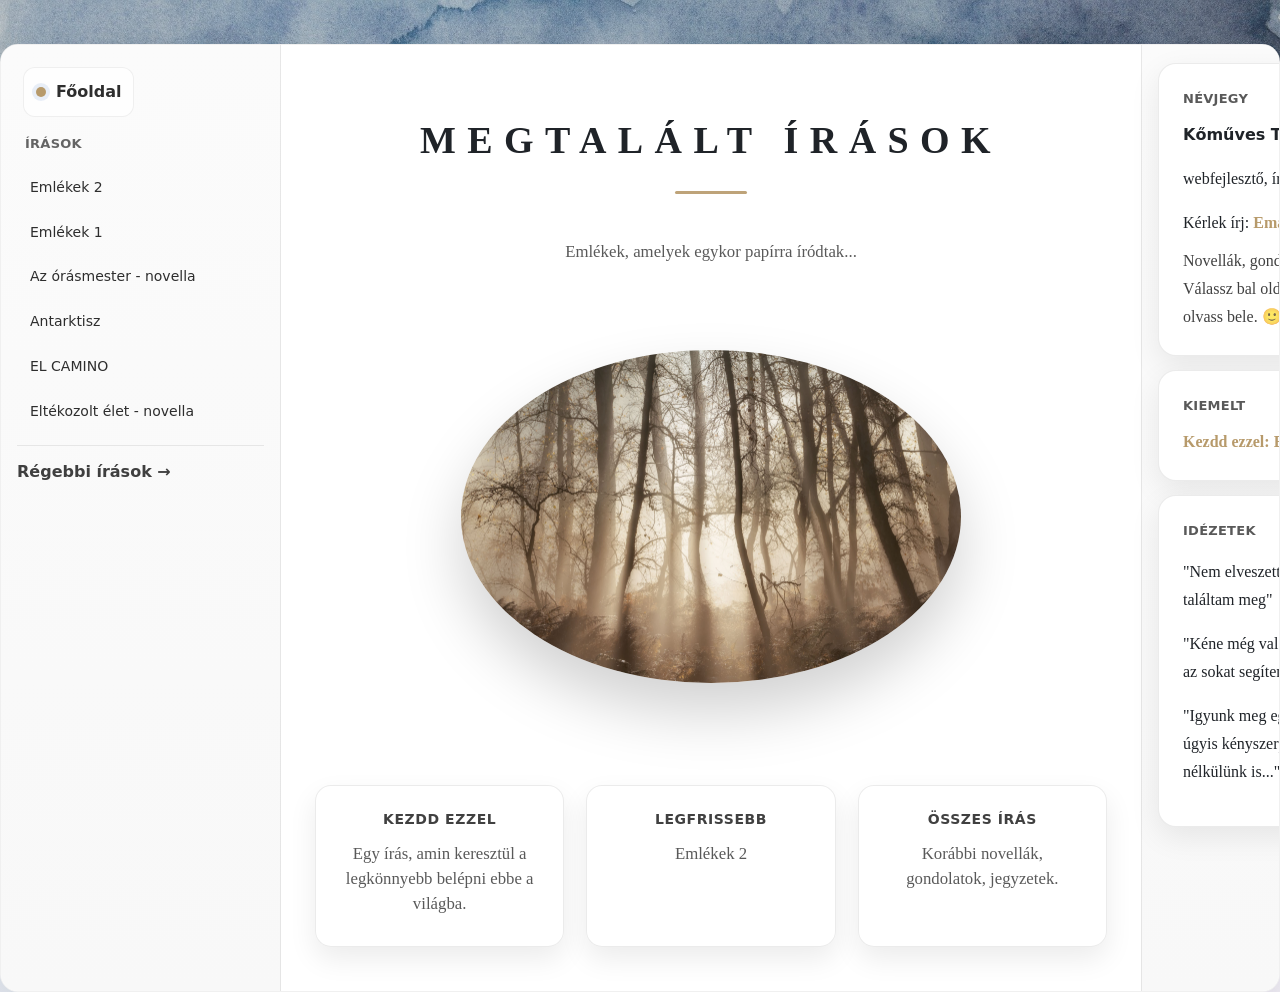
==== index.html @ f2c5d35b "Add files via upload" ====
<!DOCTYPE html>
<html lang="hu">
<head>
  <meta charset="UTF-8" />
  <meta name="viewport" content="width=device-width, initial-scale=1" />
  <title>Kezdőlap</title>

  <link rel="stylesheet" href="/assets/style.css">
</head>

<body data-path="/">
<div class="bg-layer"></div>
  <div class="page-wrapper">
    <div class="layout">

      <!-- BAL PANEL -->
      <aside class="left">
      <a href="/" class="brand">
  <span class="brand-dot"></span>
  Főoldal
</a>
  <div class="nav-title">Írások</div>

  <ul class="nav-list">
    
    
      
        <li class="nav-item">
          <a
            href="/posts/Emlekek_002/"
            class="nav-link "
          >
            Emlékek 2
          </a>
        </li>
        
      
    
      
        <li class="nav-item">
          <a
            href="/posts/Emlekek_001/"
            class="nav-link "
          >
            Emlékek 1
          </a>
        </li>
        
      
    
      
        <li class="nav-item">
          <a
            href="/posts/elso-novella/"
            class="nav-link "
          >
            Az órásmester - novella
          </a>
        </li>
        
      
    
      
        <li class="nav-item">
          <a
            href="/posts/harmadik-iras/"
            class="nav-link "
          >
            Antarktisz
          </a>
        </li>
        
      
    
      
        <li class="nav-item">
          <a
            href="/posts/masodik-iras/"
            class="nav-link "
          >
            EL CAMINO
          </a>
        </li>
        
      
    
      
        <li class="nav-item">
          <a
            href="/posts/eltekozoltelet/"
            class="nav-link "
          >
            Eltékozolt élet - novella
          </a>
        </li>
        
      
    
  </ul>

  <div class="nav-more">
    <a href="/older/">Régebbi írások →</a>
  </div>
</aside>

      <!-- KÖZÉPSŐ TARTALOM -->
<main class="center">
  
<div class="home">
  <h1>MEGTALÁLT ÍRÁSOK</h1>
  <p>Emlékek, amelyek egykor papírra íródtak...</p>
  <p></p>
  <p></p>
  
  

  <div class="home-hero">
    <img src="/assets/home-hero.jpg" alt="Hangulatkép">
  </div>
  <div class="home-cards">

  <a href="/posts/elso-novella/" class="home-card">
    <div class="home-card-title">Kezdd ezzel</div>
    <p>Egy írás, amin keresztül a legkönnyebb belépni ebbe a világba.</p>
  </a>

  
  
  <a href="/posts/Emlekek_002/" class="home-card">
    <div class="home-card-title">Legfrissebb</div>
    <p>Emlékek 2</p>
  </a>
  

  <a href="/older/" class="home-card">
    <div class="home-card-title">Összes írás</div>
    <p>Korábbi novellák, gondolatok, jegyzetek.</p>
  </a>

</div>
</div>
</main>

      <!-- JOBB PANEL -->
      <aside class="right">
  <div class="card">
    <div class="card-title">Névjegy</div>
    <strong>Kőműves Tamás</strong>
    <p>webfejlesztő, író</p>
    <p style="margin:8px 0 0;">Kérlek írj:
  <a href="mailto:fractal5055@gmail.com">Email</a>
</p>

    <p style="margin:10px 0 0; color: rgba(0,0,0,.75);">
      Novellák, gondolatok, jegyzetek. Válassz bal oldalt egy címet, és olvass bele. 🙂
    </p>
  </div>

  <div class="card">
    <div class="card-title">Kiemelt</div>
    <a href="/posts/elso-novella/">Kezdd ezzel: Első novella →</a>
  </div>
  <div class="card">
    <div class="card-title">Idézetek</div>
    <p>"Nem elveszett, csak máshol találtam meg"</p>
    <p>"Kéne még valahonnan egy mosoly, az sokat segítene..."</p>
    <p>"Igyunk meg egy kávét, a világ úgyis kényszerpályán van már nélkülünk is..."</p>
  </div>
    
  </div>
</aside>

    </div>
  </div>

</body>
</html>
---- assets/style.css ----
/* =========
   Stabil, elegáns alap (háttérkép nélkül)
   ========= */

:root{
  --bg: #f2f3f5;          /* oldal háttér */
  --paper: #ffffff;       /* lap */
  --ink: #1f2328;         /* fő szöveg (nem fekete) */
  --muted: #6b7280;       /* halvány szöveg */

  --line: rgba(0,0,0,.08);
  --shadow: 0 18px 50px rgba(0,0,0,.10);

  --radius: 18px;
  --radius-sm: 12px;

  /* pasztell kék akcentus */
  --accent: #b79a6b;
  --accent-soft: rgba(74,120,194,.12);

  --left-w: 280px;
  --right-w: 320px;

  --reading: 860px;
}

*{ box-sizing: border-box; }

html, body{ height: 100%; }

body{
  margin: 0;
  color: var(--ink);
  background:
    radial-gradient(1200px 700px at 15% 10%, rgba(74,120,194,.12), transparent 55%),
    radial-gradient(900px 600px at 85% 15%, rgba(210,148,255,.10), transparent 55%),
    radial-gradient(900px 600px at 40% 90%, rgba(255,180,120,.10), transparent 55%),
    var(--bg);
  font-family: ui-serif, Georgia, "Times New Roman", serif;
  line-height: 1.75;
}

/* =========
   Külső "lap" keret
   ========= */
.page-wrapper{
  max-width: 1500px;
  margin: 44px auto;
  background: var(--paper);
  border-radius: var(--radius);
  box-shadow: var(--shadow);
  overflow: hidden;
  border: 1px solid rgba(0,0,0,.06);
}

/* =========
   3 hasábos layout
   ========= */
.layout{
  display: grid;
  grid-template-columns: var(--left-w) minmax(860px, 1fr) var(--right-w);
  min-height: 100vh;
}

.left, .right{
  padding: 18px 16px;
  background: linear-gradient(#fbfbfb, #f8f8f8);
}

.left{ border-right: 1px solid var(--line); }
.right{ border-left: 1px solid var(--line); }

.center{
  padding: 34px 34px 44px;
}
.center h1{
  position: relative;
  margin-bottom: 28px;
  letter-spacing: 0.3em;
  font-weight: 700;
}
.center h1::after{
  content: "";
  display: block;
  width: 72px;
  height: 3px;
  margin: 14px auto 0;
  background: var(--accent);
  border-radius: 3px;
  opacity: 0.9;
}

/* középső tartalom olvasható szélességben */
.center > *{
  max-width: var(--reading);
  margin-left: auto;
  margin-right: auto;
}
/* POST oldalakon ne fogd vissza 860px-re az egész article-t */
.center > :not(article.post){
  max-width: var(--reading);
  margin-left: auto;
  margin-right: auto;
}

/* =========
   Bal oldali navigáció
   ========= */
.nav-title{
  font-family: ui-sans-serif, system-ui, -apple-system, Segoe UI, Roboto, Arial, sans-serif;
  font-weight: 800;
  letter-spacing: .02em;
  font-size: 13px;
  text-transform: uppercase;
  color: rgba(0,0,0,.60);
  margin: 4px 8px 12px;
}

.nav-list{
  list-style: none;
  padding: 0;
  margin: 0;
}

.nav-item{ margin: 6px 0; }

.nav-link{
  display: block;
  padding: 10px 12px;
  border-radius: 12px;
  text-decoration: none;
  color: rgba(0,0,0,.82);
  font-family: ui-sans-serif, system-ui, -apple-system, Segoe UI, Roboto, Arial, sans-serif;
  font-size: 14px;
  line-height: 1.2;
  border: 1px solid transparent;
  transition: transform .08s ease, background .15s ease, border-color .15s ease;
}

.nav-link:hover{
  background: rgba(0,0,0,.03);
  border-color: rgba(0,0,0,.06);
  transform: translateY(-1px);
}

.nav-link.post-active{
  background: var(--accent-soft);
  border-color: rgba(74,120,194,.22);
  color: rgba(0,0,0,.92);
}

.nav-more{
  margin-top: 14px;
  padding-top: 12px;
  border-top: 1px solid var(--line);
}

.nav-more a{
  text-decoration: none;
  font-family: ui-sans-serif, system-ui, -apple-system, Segoe UI, Roboto, Arial, sans-serif;
  font-weight: 800;
  color: rgba(0,0,0,.75);
}

.nav-more a:hover{ color: var(--accent); }

/* =========
   Bejegyzés tipográfia
   ========= */
.post-header{
  margin-bottom: 18px;
  padding-bottom: 14px;
  border-bottom: 1px solid var(--line);
}

.post-title{
  margin: 0 0 8px;
  font-size: 40px;
  line-height: 1.12;
  letter-spacing: -0.01em;
}

.post-meta{
  font-size: 13px;
  color: var(--muted);
  letter-spacing: .04em;
  font-family: ui-sans-serif, system-ui, -apple-system, Segoe UI, Roboto, Arial, sans-serif;
  text-transform: uppercase;
}

.post-body{
  font-size: 19px;
  line-height: 1.9;
}

.post-body p{ margin: 0 0 16px; }

.post-body h2{
  margin: 30px 0 12px;
  line-height: 1.25;
}

.post-body blockquote{
  margin: 18px 0;
  padding: 14px 16px;
  border-left: 4px solid rgba(0,0,0,.18);
  background: rgba(0,0,0,.03);
  border-radius: 12px;
}

.post-body img{
  max-width: 100%;
  height: auto;
  border-radius: 14px;
  border: 1px solid rgba(0,0,0,.08);
}

/* =========
   Jobb oldali kártyák
   ========= */
.card{
  background: #fff;
  border: 1px solid rgba(0,0,0,.08);
  border-radius: 18px;
  padding: 24px;
  box-shadow: 0 10px 30px rgba(0,0,0,.08);
  transition: all .25s ease;
}
.card:hover{
  transform: translateY(-4px);
  box-shadow: 0 18px 40px rgba(0,0,0,.14);
}

.card + .card{ margin-top: 14px; }

.card-title{
  font-family: ui-sans-serif, system-ui, -apple-system, Segoe UI, Roboto, Arial, sans-serif;
  font-weight: 900;
  font-size: 13px;
  letter-spacing: .02em;
  text-transform: uppercase;
  color: rgba(0,0,0,.65);
  margin: 0 0 10px;
}

.card h3{
  margin-top: 0;
}

.card:hover h3{
  color: var(--accent);
}

.card strong{
  font-family: ui-sans-serif, system-ui, -apple-system, Segoe UI, Roboto, Arial, sans-serif;
}

.card a{
  color: var(--accent);
  text-decoration: none;
  font-weight: 800;
}

.card a:hover{ text-decoration: underline; }

/* =========
   Mobil
   ========= */
@media (max-width: 1100px){
  .layout{ grid-template-columns: 1fr; }
  .left, .right{ border: none; }
  .center{ padding: 22px 18px 28px; }
  .page-wrapper{ margin: 14px; }
  .post-title{ font-size: 32px; }
  .post-body{ font-size: 17px; line-height: 1.8; }
}

/* Háttérkép külön rétegen – mindig látszik */
.bg-layer{
  position: fixed;
  inset: 0;
  z-index: -1;
  filter: saturate(0.80) contrast(0.7);

  background-image: url("bg.jpg");
  background-size: cover;
  background-position: center;
  background-repeat: no-repeat;
}

/* Legyen biztosan "keret", hogy kilátszódjon a háttér */
.page-wrapper{
  margin: 44px auto;
}

/* Egységes tipó minden oldalon (kezdőlap és post) */
.center{
  font-size: 19px;
  line-height: 1.9;
}

/* Főoldal / brand link */
.brand{
  display: inline-flex;
  align-items: center;
  gap: 10px;
  padding: 10px 12px;
  margin: 4px 6px 12px;
  border-radius: 12px;
  text-decoration: none;
  color: rgba(0,0,0,.82);
  font-family: ui-sans-serif, system-ui, -apple-system, Segoe UI, Roboto, Arial, sans-serif;
  font-weight: 800;
  border: 1px solid rgba(0,0,0,.06);
  background: rgba(255,255,255,.7);
}

.brand:hover{
  border-color: rgba(0,0,0,.10);
  background: rgba(255,255,255,.9);
}

.brand-dot{
  width: 10px;
  height: 10px;
  border-radius: 999px;
  background: var(--accent);
  box-shadow: 0 0 0 4px rgba(74,120,194,.12);
}

/* Főoldali hero kép */
.home-hero{
  margin: 28px auto 48px;
  max-width: var(--reading);
  text-align: center;
}

.home-hero img {
  display: block;
  margin: 0 auto;
  width: 100%;
  max-width: 500px;
  height: auto;

  border-radius: 50% ;
  object-fit: contain;

  box-shadow: 
    0 30px 60px rgba(0,0,0,.18),
    inset 0 0 0 1px rgba(255,255,255,.4);
}

.home-intro h1{
  margin-bottom: 10px;
  letter-spacing: .08em;
}

.home-intro p{
  font-size: 18px;
  color: rgba(0,0,0,.65);
}

/* Főoldali blokk: minden középre */
.home{
  display: flex;
  flex-direction: column;
  align-items: center;   /* EZ KÖZÉPRE TESZI A BLOKKOKAT */
  text-align: center;    /* EZ KÖZÉPRE TÖRDELI A SZÖVEGET */
  gap: 14px;
}

/* ne nyúljon túl szélesre a szöveg */
.home p{
  max-width: 60ch;
  margin: 0;
  color: rgba(0,0,0,.65);
}

/* a hero kép is középen marad */
.home-hero{
  margin-top: 10px;
}
.home-hero img{
  display: block;
  margin: 0 auto;
}

/* Főoldali kártyák */
.home-cards{
  margin-top: 40px;
  display: grid;
  grid-template-columns: repeat(3, 1fr);
  gap: 22px;
  max-width: var(--reading);
  margin-left: auto;
  margin-right: auto;
}

.home-card{
  display: block;
  padding: 20px 22px;
  border-radius: 16px;
  background: rgba(255,255,255,.85);
  border: 1px solid rgba(0,0,0,.08);
  box-shadow: 0 12px 28px rgba(0,0,0,.08);
  text-decoration: none;
  color: inherit;
  transition: transform .15s ease, box-shadow .15s ease;
}

.home-card:hover{
  transform: translateY(-4px);
  box-shadow: 0 20px 40px rgba(0,0,0,.12);
}

.home-card-title{
  font-family: ui-sans-serif, system-ui, -apple-system, Segoe UI, Roboto, Arial, sans-serif;
  font-weight: 900;
  font-size: 14px;
  letter-spacing: .04em;
  text-transform: uppercase;
  margin-bottom: 8px;
  color: rgba(0,0,0,.75);
}

.home-card p{
  margin: 0;
  color: rgba(0,0,0,.65);
  font-size: 16px;
  line-height: 1.5;
}

/* Mobil */
@media (max-width: 900px){
  .home-cards{
    grid-template-columns: 1fr;
  }
}

.page-older h1{
  text-align: center;
}

.page-older ul{
  list-style: none;
  padding: 0;
  margin: 32px auto 0;
  max-width: 520px;
}

.page-older li{
  text-align: center;
  margin-bottom: 16px;
}

.page-older li a{
  font-weight: 600;
  text-decoration: none;
}

.page-older li span,
.page-older li time{
  display: block;
  font-size: 0.9em;
  color: #777;
  margin-top: 4px;
}
/* Csak a /older/ oldal: minden középre */
body[data-path^="/older"] .center{
  text-align: center;
}

body[data-path^="/older"] .center ul{
  list-style: none;
  padding: 0;
  margin: 28px auto 0;
  max-width: 560px;
}

body[data-path^="/older"] .center li{
  margin: 14px 0;
}

body[data-path^="/older"] .center li::marker{
  content: "";
}

/* Főoldali hero tipó finomhangolás */
.center h1{
  text-transform: uppercase;
}

.center p{
  max-width: 52ch;      /* ne fusson túl hosszú sorba */
  margin: 0 auto 10px;  /* középre, szép térközzel */
  color: rgba(0,0,0,.65);
  font-size: 1.05rem;
}

/* Bejegyzés oldalak címei középre */
.post h1,
.post header h1 {
  text-align: center;
  letter-spacing: .08em;
  margin-bottom: 12px;
}

/* Dátum középre */
.post time,
.post .post-date {
  display: block;
  text-align: center;
  margin-bottom: 24px;
  color: rgba(0,0,0,.55);
}

/* Novellák szövegtörzse – szélesebb olvasósáv */
.post article,
main article {
  max-width: 900px;
  margin-left: auto;
  margin-right: auto;
}

/* Novellák törzsszövege – sorkizárt, könyvszerű */
.post article p,
main article p {
  text-align: justify;
  text-justify: inter-word;
  hyphens: auto;
}

/* Bekezdések közti levegő */
.post article p {
  line-height: 1.75;
  margin-bottom: 1.2em;
}

/* POST oldal: legyen szélesebb az olvasósáv */
.post main.center,
.post .center {
  max-width: 1200px;
}

/* és az article ne fogja vissza külön */
.post article {
  max-width: 100%;
}

/* DEBUG – ha ez nem látszik, nem a jó CSS töltődik be */



/* POST: szélesebb szöveg + sorkizárás */
.post-body.center--wide{
  width: min(100%, 980px);
  margin: 0 auto;
}

.post-body.center--wide p{
  text-align: justify;
  hyphens: auto;
}
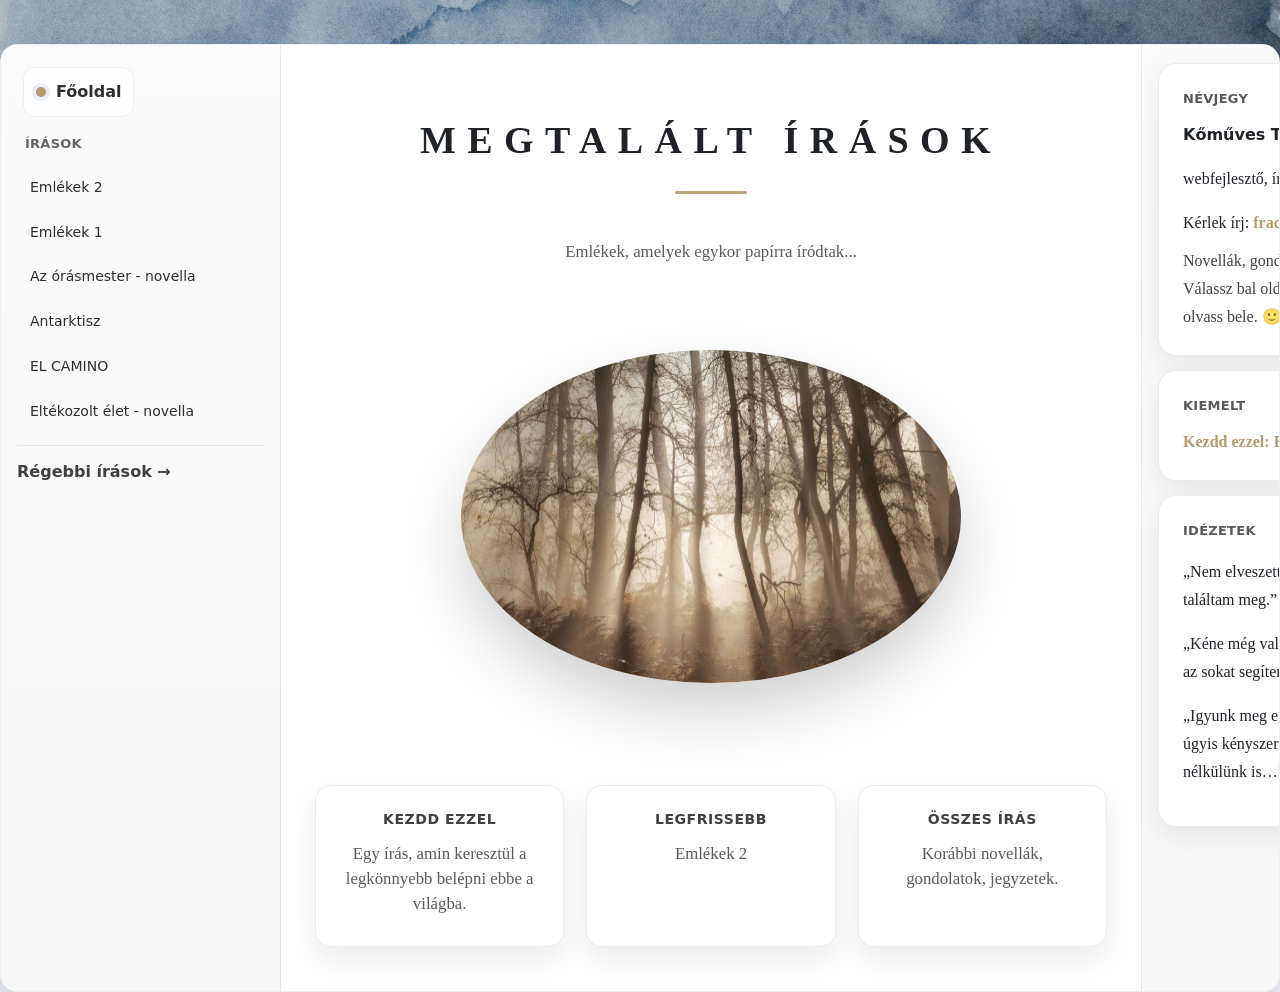
==== commit 49d45c5d: "Add files via upload" ====
--- a/index.html
+++ b/index.html
@@ -1,7 +1,7 @@
-<!DOCTYPE html>
+<!doctype html>
 <html lang="hu">
 <head>
-  <meta charset="UTF-8" />
+  <meta charset="utf-8" />
   <meta name="viewport" content="width=device-width, initial-scale=1" />
   <title>Kezdőlap</title>
 
@@ -9,103 +9,105 @@
 </head>
 
 <body data-path="/">
-<div class="bg-layer"></div>
+  <div class="bg-layer"></div>
+
   <div class="page-wrapper">
     <div class="layout">
 
       <!-- BAL PANEL -->
       <aside class="left">
-      <a href="/" class="brand">
-  <span class="brand-dot"></span>
-  Főoldal
-</a>
-  <div class="nav-title">Írások</div>
+        <a href="/" class="brand">
+          <span class="brand-dot"></span>
+          Főoldal
+        </a>
 
-  <ul class="nav-list">
-    
-    
-      
-        <li class="nav-item">
-          <a
-            href="/posts/Emlekek_002/"
-            class="nav-link "
-          >
-            Emlékek 2
-          </a>
-        </li>
-        
-      
-    
-      
-        <li class="nav-item">
-          <a
-            href="/posts/Emlekek_001/"
-            class="nav-link "
-          >
-            Emlékek 1
-          </a>
-        </li>
-        
-      
-    
-      
-        <li class="nav-item">
-          <a
-            href="/posts/elso-novella/"
-            class="nav-link "
-          >
-            Az órásmester - novella
-          </a>
-        </li>
-        
-      
-    
-      
-        <li class="nav-item">
-          <a
-            href="/posts/harmadik-iras/"
-            class="nav-link "
-          >
-            Antarktisz
-          </a>
-        </li>
-        
-      
-    
-      
-        <li class="nav-item">
-          <a
-            href="/posts/masodik-iras/"
-            class="nav-link "
-          >
-            EL CAMINO
-          </a>
-        </li>
-        
-      
-    
-      
-        <li class="nav-item">
-          <a
-            href="/posts/eltekozoltelet/"
-            class="nav-link "
-          >
-            Eltékozolt élet - novella
-          </a>
-        </li>
-        
-      
-    
-  </ul>
+        <div class="nav-title">Írások</div>
 
-  <div class="nav-more">
-    <a href="/older/">Régebbi írások →</a>
-  </div>
-</aside>
+        <ul class="nav-list">
+          
+          
+            
+              <li class="nav-item">
+                <a
+                  href="/posts/Emlekek_002/"
+                  class="nav-link "
+                >
+                  Emlékek 2
+                </a>
+              </li>
+              
+            
+          
+            
+              <li class="nav-item">
+                <a
+                  href="/posts/Emlekek_001/"
+                  class="nav-link "
+                >
+                  Emlékek 1
+                </a>
+              </li>
+              
+            
+          
+            
+              <li class="nav-item">
+                <a
+                  href="/posts/elso-novella/"
+                  class="nav-link "
+                >
+                  Az órásmester - novella
+                </a>
+              </li>
+              
+            
+          
+            
+              <li class="nav-item">
+                <a
+                  href="/posts/harmadik-iras/"
+                  class="nav-link "
+                >
+                  Antarktisz
+                </a>
+              </li>
+              
+            
+          
+            
+              <li class="nav-item">
+                <a
+                  href="/posts/masodik-iras/"
+                  class="nav-link "
+                >
+                  EL CAMINO
+                </a>
+              </li>
+              
+            
+          
+            
+              <li class="nav-item">
+                <a
+                  href="/posts/eltekozoltelet/"
+                  class="nav-link "
+                >
+                  Eltékozolt élet - novella
+                </a>
+              </li>
+              
+            
+          
+        </ul>
+
+        <div class="nav-more">
+          <a href="/older/">Régebbi írások →</a>
+        </div>
+      </aside>
 
       <!-- KÖZÉPSŐ TARTALOM -->
-<main class="center">
-  
+      <main class="center">
+        
 <div class="home">
   <h1>MEGTALÁLT ÍRÁSOK</h1>
   <p>Emlékek, amelyek egykor papírra íródtak...</p>
@@ -139,39 +141,39 @@
 
 </div>
 </div>
-</main>
+      </main>
 
       <!-- JOBB PANEL -->
       <aside class="right">
-  <div class="card">
-    <div class="card-title">Névjegy</div>
-    <strong>Kőműves Tamás</strong>
-    <p>webfejlesztő, író</p>
-    <p style="margin:8px 0 0;">Kérlek írj:
-  <a href="mailto:fractal5055@gmail.com">Email</a>
-</p>
+        <div class="card">
+          <div class="card-title">Névjegy</div>
+          <strong>Kőműves Tamás</strong>
+          <p>webfejlesztő, író</p>
 
-    <p style="margin:10px 0 0; color: rgba(0,0,0,.75);">
-      Novellák, gondolatok, jegyzetek. Válassz bal oldalt egy címet, és olvass bele. 🙂
-    </p>
-  </div>
+          <p style="margin:8px 0 0;">
+            Kérlek írj:
+            <a href="mailto:fractal5055@gmail.com">fractal5055@gmail.com</a>
+          </p>
 
-  <div class="card">
-    <div class="card-title">Kiemelt</div>
-    <a href="/posts/elso-novella/">Kezdd ezzel: Első novella →</a>
-  </div>
-  <div class="card">
-    <div class="card-title">Idézetek</div>
-    <p>"Nem elveszett, csak máshol találtam meg"</p>
-    <p>"Kéne még valahonnan egy mosoly, az sokat segítene..."</p>
-    <p>"Igyunk meg egy kávét, a világ úgyis kényszerpályán van már nélkülünk is..."</p>
-  </div>
-    
-  </div>
-</aside>
+          <p style="margin:10px 0 0; color: rgba(0,0,0,.75);">
+            Novellák, gondolatok, jegyzetek. Válassz bal oldalt egy címet, és olvass bele. 🙂
+          </p>
+        </div>
+
+        <div class="card">
+          <div class="card-title">Kiemelt</div>
+          <a href="/posts/elso-novella/">Kezdd ezzel: Első novella →</a>
+        </div>
+
+        <div class="card">
+          <div class="card-title">Idézetek</div>
+          <p>„Nem elveszett, csak máshol találtam meg.”</p>
+          <p>„Kéne még valahonnan egy mosoly, az sokat segítene…”</p>
+          <p>„Igyunk meg egy kávét, a világ úgyis kényszerpályán van már nélkülünk is…”</p>
+        </div>
+      </aside>
 
     </div>
   </div>
-
 </body>
-</html>
+</html>
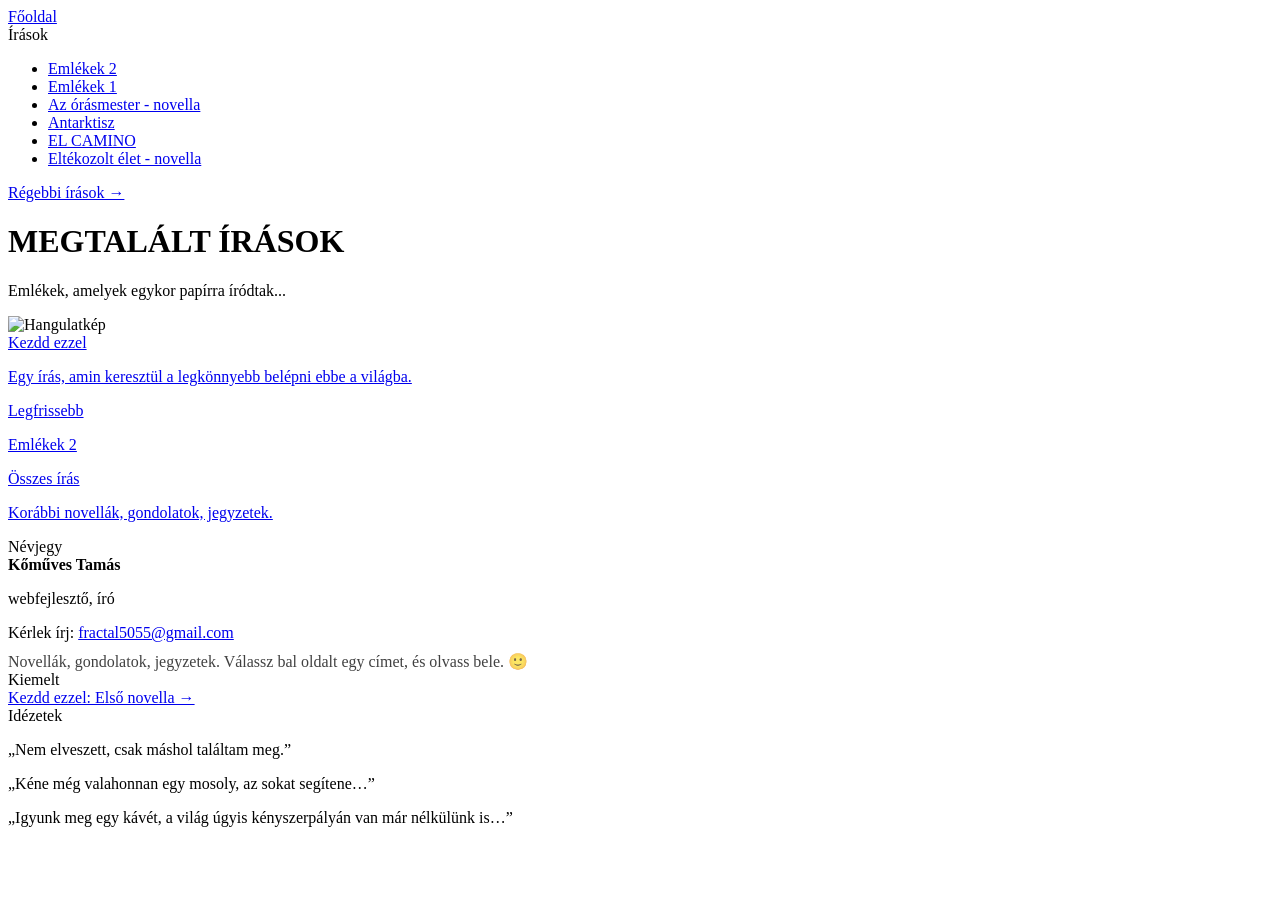
==== commit 13aa5f2e: "Add files via upload" ====
--- a/index.html
+++ b/index.html
@@ -5,7 +5,7 @@
   <meta name="viewport" content="width=device-width, initial-scale=1" />
   <title>Kezdőlap</title>
 
-  <link rel="stylesheet" href="/assets/style.css">
+  <link rel="stylesheet" href="/megtalaltirasok/assets/style.css">
 </head>
 
 <body data-path="/">
@@ -16,7 +16,7 @@
 
       <!-- BAL PANEL -->
       <aside class="left">
-        <a href="/" class="brand">
+        <a href="/megtalaltirasok/" class="brand">
           <span class="brand-dot"></span>
           Főoldal
         </a>
@@ -29,7 +29,7 @@
             
               <li class="nav-item">
                 <a
-                  href="/posts/Emlekek_002/"
+                  href="/megtalaltirasok/posts/Emlekek_002/"
                   class="nav-link "
                 >
                   Emlékek 2
@@ -41,7 +41,7 @@
             
               <li class="nav-item">
                 <a
-                  href="/posts/Emlekek_001/"
+                  href="/megtalaltirasok/posts/Emlekek_001/"
                   class="nav-link "
                 >
                   Emlékek 1
@@ -53,7 +53,7 @@
             
               <li class="nav-item">
                 <a
-                  href="/posts/elso-novella/"
+                  href="/megtalaltirasok/posts/elso-novella/"
                   class="nav-link "
                 >
                   Az órásmester - novella
@@ -65,7 +65,7 @@
             
               <li class="nav-item">
                 <a
-                  href="/posts/harmadik-iras/"
+                  href="/megtalaltirasok/posts/harmadik-iras/"
                   class="nav-link "
                 >
                   Antarktisz
@@ -77,7 +77,7 @@
             
               <li class="nav-item">
                 <a
-                  href="/posts/masodik-iras/"
+                  href="/megtalaltirasok/posts/masodik-iras/"
                   class="nav-link "
                 >
                   EL CAMINO
@@ -89,7 +89,7 @@
             
               <li class="nav-item">
                 <a
-                  href="/posts/eltekozoltelet/"
+                  href="/megtalaltirasok/posts/eltekozoltelet/"
                   class="nav-link "
                 >
                   Eltékozolt élet - novella
@@ -101,7 +101,7 @@
         </ul>
 
         <div class="nav-more">
-          <a href="/older/">Régebbi írások →</a>
+          <a href="/megtalaltirasok/older/">Régebbi írások →</a>
         </div>
       </aside>
 
@@ -111,35 +111,30 @@
 <div class="home">
   <h1>MEGTALÁLT ÍRÁSOK</h1>
   <p>Emlékek, amelyek egykor papírra íródtak...</p>
-  <p></p>
-  <p></p>
-  
-  
 
   <div class="home-hero">
-    <img src="/assets/home-hero.jpg" alt="Hangulatkép">
+    <img src="/megtalaltirasok/assets/home-hero.jpg" alt="Hangulatkép">
   </div>
+
   <div class="home-cards">
+    <a href="/megtalaltirasok/posts/elso-novella/" class="home-card">
+      <div class="home-card-title">Kezdd ezzel</div>
+      <p>Egy írás, amin keresztül a legkönnyebb belépni ebbe a világba.</p>
+    </a>
 
-  <a href="/posts/elso-novella/" class="home-card">
-    <div class="home-card-title">Kezdd ezzel</div>
-    <p>Egy írás, amin keresztül a legkönnyebb belépni ebbe a világba.</p>
-  </a>
+    
+    
+      <a href="/megtalaltirasok/posts/Emlekek_002/" class="home-card">
+        <div class="home-card-title">Legfrissebb</div>
+        <p>Emlékek 2</p>
+      </a>
+    
 
-  
-  
-  <a href="/posts/Emlekek_002/" class="home-card">
-    <div class="home-card-title">Legfrissebb</div>
-    <p>Emlékek 2</p>
-  </a>
-  
-
-  <a href="/older/" class="home-card">
-    <div class="home-card-title">Összes írás</div>
-    <p>Korábbi novellák, gondolatok, jegyzetek.</p>
-  </a>
-
-</div>
+    <a href="/megtalaltirasok/older/" class="home-card">
+      <div class="home-card-title">Összes írás</div>
+      <p>Korábbi novellák, gondolatok, jegyzetek.</p>
+    </a>
+  </div>
 </div>
       </main>
 
@@ -162,7 +157,7 @@
 
         <div class="card">
           <div class="card-title">Kiemelt</div>
-          <a href="/posts/elso-novella/">Kezdd ezzel: Első novella →</a>
+          <a href="/megtalaltirasok/posts/elso-novella/">Kezdd ezzel: Első novella →</a>
         </div>
 
         <div class="card">
